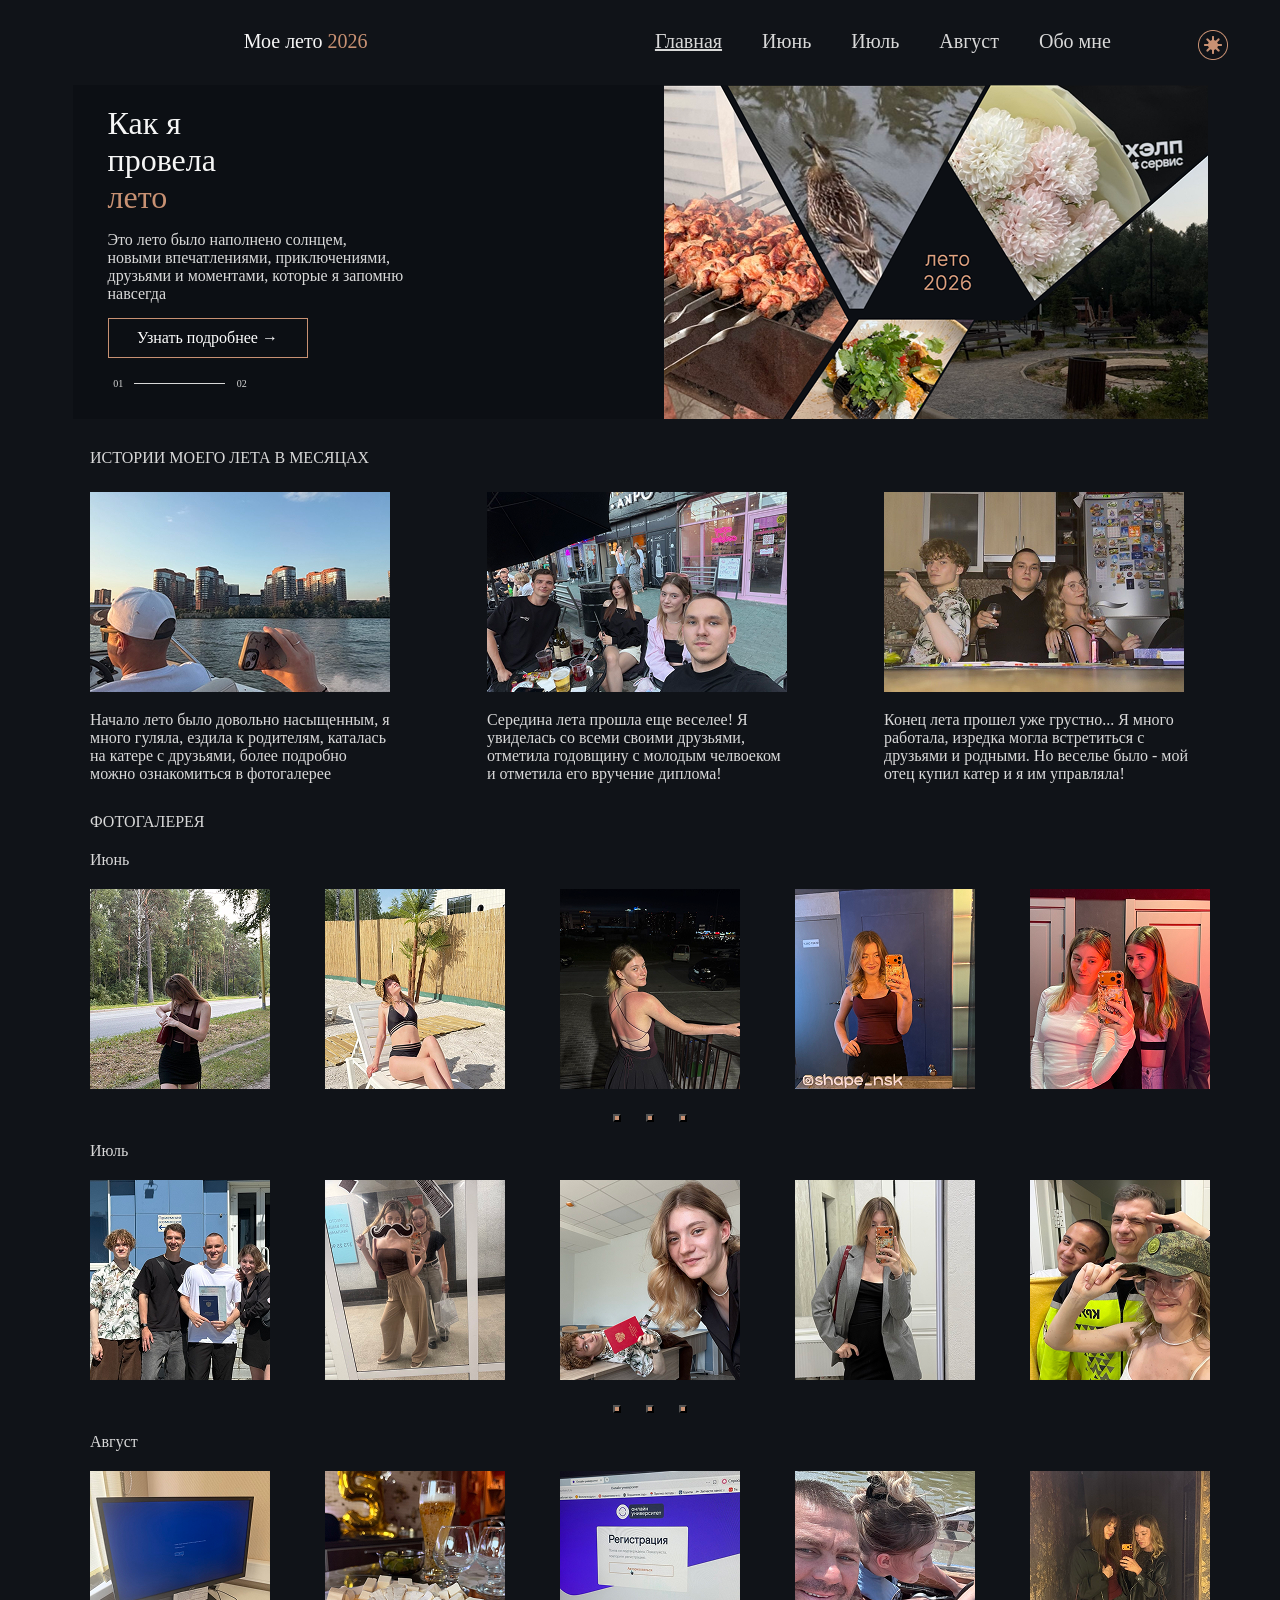
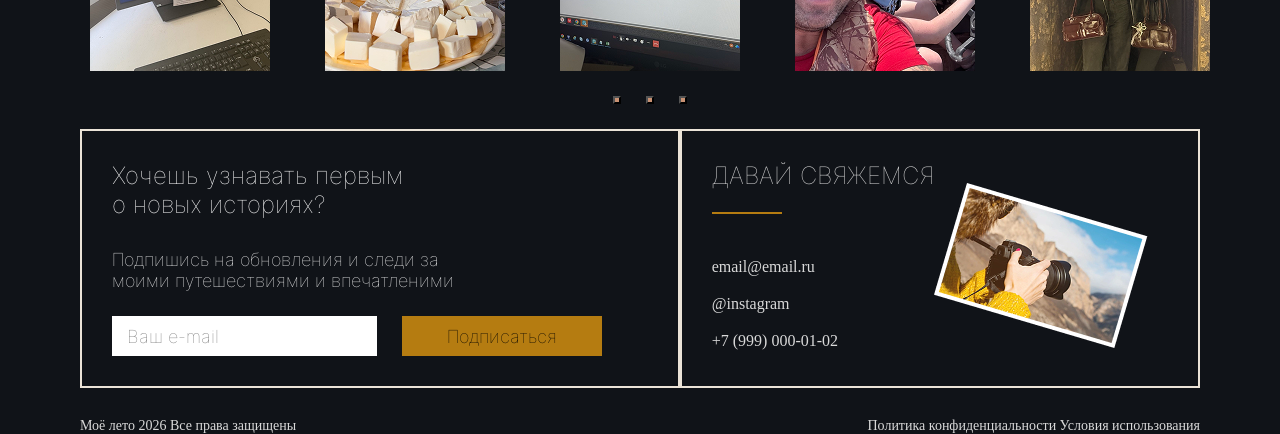
==== WebsiteDark.html @ b4fe8b5c "Начальный коммит" ====
<!DOCTYPE html>
<html lang="en">

<head>
    <meta charset="UTF-8">
    <meta name="viewport" content="width=device-width, initial-scale=1.0">
    <title>Лето 2026</title>
    <link rel="stylesheet" href="StyleDark.css">
</head>

<body>
    <header>
        <div class="MySummer"> Мое лето <span> 2026 </span> </div>
        <div class="Menu">
            <div class="Nav"><a href=""><u>Главная</u></a>
            <a href=""class="month-link" data-index="0">Июнь</a>
            <a href="" class="month-link" data-index="1">Июль</a>
            <a href=""  class="month-link" data-index="2">Август</a>
            <a href="">Обо мне</a>
        </div>
        </div>
        <div class="Topik"><a href="WebsiteLight.html"> <img src="sunny.png" alt=""></a></div>
    </header>
    <main>
        <div class="Main">
            <div class="Text">
                <div class="Title"> Как я провела <span> лето </span></div>
                <div class="MainText"> Это лето было наполнено солнцем,<br> новыми впечатлениями, приключениями,<br>
                    друзьями и моментами, которые я запомню <br>навсегда</div>
                <div class="MainButton"> <input class="ButtonLearn" type="button" value="Узнать подробнее →" onclick=""></div>
                <div class="MainLine"> 01 <img src="Line1.png" alt="" height="1px"> 02</div>
            </div>
            <div class="Collage">
                <img src="glavnaya.png" alt="" width="544px" height="334px">
            </div>
        </div>
        <div class="history">
            <div class="historymounth">ИСТОРИИ МОЕГО ЛЕТА В МЕСЯЦАХ </div>
            <div class="About">
                <div class="Story">
                    <img src="history1.png" alt="">
                    <div class="txt">
                        <p>Начало лето было довольно насыщенным,
                            я много гуляла, ездила к родителям,
                            каталась на катере с друзьями, более
                            подробно можно ознакомиться в фотогалерее</p>
                    </div>
                </div>
                <div class="Story">
                    <img src="history2.png" alt="">
                    <div class="txt">
                        <p>Середина лета прошла еще веселее! Я увиделась со всеми своими друзьями, отметила годовщину с
                            молодым челвоеком и отметила его вручение диплома!</p>
                    </div>
                </div>
                <div class="Story">
                    <img src="history3.png" alt="">
                    <div class="txt">
                        <p> Конец лета прошел уже грустно... Я много работала, изредка могла встретиться с друзьями и
                            родными. Но веселье было - мой отец купил катер и я им управляла!</p>
                    </div>
                </div>
            </div>
            <div class="historymounth">ФОТОГАЛЕРЕЯ </div>
            <div class="Slider">
                <div class="TitleMounth">Июнь</div>
                <div class="MounthSlider">
                    <div class="photo">
                        <img src="июнь1.png" alt="">
                        <img src="июнь 2.png" alt="">
                        <img src="июнь3.png" alt="">
                        <img src="июнь 4.png" alt="">
                        <img src="июнь5.png" alt="">
                        <img src="июнь6.png" alt="">
                        <img src="июнь7.png" alt="">
                    </div>
                    <div class="buttons">
                        <button class="square " data-slide="0"></button>
                        <button class="square" data-slide="1"></button>
                        <button class="square" data-slide="2"></button>
                    </div>
                </div>
            </div>
            <div class="Slider">
                <div class="TitleMounth">Июль</div>
                <div class="MounthSlider">
                    <div class="photo">
                        <img src="июль1.png"">
                        <img src=" июль2.png" alt="">
                        <img src="июль3.png" alt="">
                        <img src="июль4.png" alt="">
                        <img src="июль5.png" alt="">
                        <img src="июль6.png" alt="">
                        <img src="июль7.png" alt="">
                    </div>
                    <div class="buttons">
                        <button class="square " data-slide="0"></button>
                        <button class="square" data-slide="1"></button>
                        <button class="square" data-slide="2"></button>
                    </div>
                </div>
            </div>
            <div class="Slider">
                <div class="TitleMounth">Август</div>
                <div class="MounthSlider">
                    <div class="photo">
                        <img src="август1.png" alt="">
                        <img src="август.png" alt="">
                        <img src="август3.png" alt="">
                        <img src="август4.png" alt="">
                        <img src="август5.png" alt="">
                        <img src="август6.png" alt="">
                        <img src="август7.png" alt="">
                    </div>
                    <div class="buttons">
                        <button class="square " data-slide="0"></button>
                        <button class="square" data-slide="1"></button>
                        <button class="square" data-slide="2"></button>
                    </div>
                </div>
            </div>
        </div>
    </main>
    <footer>
        <div class="Feedback">
            <div class="FootText">
                <div class="FootTitle">Хочешь узнавать первым о новых историях? </div>
                <div class="EndText">Подпишись на обновления и следи за <br>
                    моими путешествиями и впечатленими</div>
                <div class="FootButton">
                    <form class="email-form">
                        <input type="email" placeholder="Ваш e-mail" required>
                    </form>
                    <button type="submit" class="podp">Подписаться </button>
                </div>
            </div>
            <div class="Connect">
                <div class="ConnectText">
                    <div class="ConnectTitle">ДАВАЙ СВЯЖЕМСЯ</div>
                    <div class="ConnectLine"><img src="Line 4.png" alt=""></div>
                    <div class="Mail">
                        email@email.ru <br>@instagram <br>+7 (999) 000-01-02
                    </div>
                </div>
                <div class="ConnectPhoto">
                    <img src="fotik.png" alt="">
                </div>
            </div>
        </div>
        <div class="foot">
            <div class="foot1">Моё лето 2026    Все права защищены</div>
            <div class="foot2"> Политика конфиденциальности     Условия использования</div>
        </div>
    </footer>
    <script src="js.js"></script>
</body>

</html>
---- StyleDark.css ----
@font-face {
    font-family: "Inter";
    src: url("fonts/Inter-Light.otf");
    font-family: "Inter-Light";
    src: url("fonts/Inter-ExtraLight.otf");
    font-family: "InterThin";
    src: url("fonts/Inter-Thin.otf");
}

* {
    margin: 0;
    padding: 0;
    font-family: "Inter";
    background-color: #101318;
}

a {
    text-decoration: none;
    color: #D9D9D9;
}

header {
    display: flex;
        justify-content: space-around;
    font-size: 20px;
    color: #181435;
    margin-top: 30px;
    width: 1072px;
    margin-left: 200px;
}

.MySummer span {
    color: #C89173;

}
.MySummer { color: #F6F6F6;}
.Title span {
    color: #C89173;
    background-color: #0C0F14;
}

.Menu {
    padding-left: 200px;
    display: flex;
    gap: 30px;

}

.Main {
    background-color: #0C0F14;
    width: 1135px;
    height: 334px;
    margin: auto;
    margin-top: 20px;
    display: flex;
    justify-content: space-between;
    align-items: flex-start;
}

.Title {
    background-color: #0C0F14;
    font-size: 32px;
    width: 140px;
    margin-top: 20px;
    color: #f6f6f6;
}

.MainText {
    background-color: #0C0F14;
    font-size: 16px;
    color: #D9D9D9;
    margin-top: 15px;
}
.Nav {
    display: flex;
    gap: 40px;
}

.ButtonLearn {
    background-color: #0C0F14;
    color: #FFFFFF;
    width: 200px;
    height: 40px;
    font-size: 16px;
    margin-top: 15px;
    border: 1px solid #C89173;
}

.MainButton {
    background-color:#0C0F14;
}

.Text {
    background-color: #0C0F14;
    padding-left: 35px;
}

.MainLine {
    background-color: #0C0F14;
    display: flex;
    align-items: center;
    justify-content: space-around;
    width: 145px;
    font-size: 10px;
    margin-top: 20px;
    color: #D9D9D9;

}
.history {
    width: 1100px;
    margin: auto;
}
.historymounth {
    margin-top: 30px;
    font-size: 16px;
    color: #D9D9D9;
}

.About { 
    margin-top: 25px;
    display: flex;
    justify-content: space-between;
}

.Story {
    width: 306px;
    font-size: 16px;

}

.txt {
    margin-top: 15px;
    color: #D9D9D9;
}

.TitleMounth {
    margin-top: 20px;
    margin-bottom: 20px;
    font-size: 16px;
    color: #D9D9D9;
}
.Slider {
    width: 1120px;
}

.photo {
    display: flex;
    gap: 55px;
    overflow-x: hidden;
    scroll-behavior: smooth;
}

.buttons {
    display: flex;
    justify-content: center;
    gap: 25px;
    margin-top: 25px;
}

.square {
    width: 8px;
    height: 8px;
    background: #C89173;
}

.Feedback {
    width: 1120px;
    margin: auto;
    display: flex;
    margin-top: 25px;
}

.FootText {
    border: 2px solid #EBE3D7;
    width: 600px;
    height: 255px;
}

.Connect {
   border: 2px solid #EBE3D7;
    width: 520px;
    height: 255px;
}

.FootTitle {
    font-size: 24px;
    margin-top: 30px;
    margin-left: 30px;
    background-color: #101318;
    color: white;
    width: 300px;
    line-height: 29px;
    height: 58px;
    font-family: "InterThin";
}
.EndText {
    font-size: 18px;
    background-color: #101318;
    color: white;
    font-family: "InterThin";
    margin-left: 30px;
    margin-top: 30px;
}


.email-form {
    padding-left: 30px;
    margin-top: 25px;
    background-color: #101318;
    border: none;
}

.email-form input {
    background-color: white;
    width: 250px;
    height: 40px;
    color: #878787;
    border: none;
    font-size: 18px;
    font-family: "InterThin";
    padding-left: 15px;
}

.podp {
    width: 200px;
    height: 40px;
    background-color: #B57C11;
    color: black;
    border: none;
    font-size: 18px;
    font-family: "InterThin";
    margin-top: 25px;
}

.FootButton {
    display: flex;
    background-color: #101318;
    gap: 25px;
}
.ConnectTitle {
    background-color: #101318;
    color: #D9D9D9;
    margin-top: 30px;
    margin-left: 30px;
    font-size: 24px;
    font-family: "InterThin";
}

.ConnectLine {
    margin-left: 30px;
    background-color: #101318;
    margin-top: 10px;
}

.ConnectText {
    background-color: #101318;
}
.ConnectPhoto {  background-color: #101318;margin-top: 52px; ;}

.Mail {
    background-color: #101318;
    font-size: 16px;
    line-height: 37px;
    letter-spacing: 7%;
    margin-left: 30px;
    margin-top: 30px;
    color: #D9D9D9;
}
img {background-color: transparent;}
.Connect {display: flex; }

.foot {
    width: 1120px;
    margin: auto;
    display: flex;
    justify-content: space-between;
    font-size: 14px;
    margin-top: 30px;
    color: #D9D9D9;
}


@media (max-width: 440px) {
    * {
        box-sizing: border-box;
    }

    html,
    body {
        
        max-width: 440px;
        overflow-x: hidden;
    }

    body {
        margin: 0;
    }

    img {
        max-width: 100%;
    }

    header {
        width: 400px;
        margin: auto;
        padding-top: 20px;
        display: flex;
        justify-content: space-between;
        align-items: center;
        font-size: 20px;
    }

    .MySummer {
        width: auto;
        font-size: 20px;
        white-space: nowrap;
    }
    .Menu {
        display: none;
    }
    .burger {
        width: 24px;
        display: flex;
        flex-direction: column;
        align-items: flex-end;
        gap: 5px;
    }

    .burger span {
        display: block;
        width: 22px;
        height: 2px;
        background-color: #C58A1A;
    }

    .Main {
        width: 400px;
        height: auto;
        margin: 20px;
        display: flex;
        flex-direction: column;
        align-items: stretch;
        justify-content: flex-start;
    }


    .Collage img {
        display: block;
        width: 400px;
        height: 230px;
    }

    .Text {
        order: 2;
        width: 400px;
        padding: 22px 20px 22px;
        
    }

    .Title {
        width: 400px;
        margin-top: 0;
        font-size: 30px;
    }


    .MainText {
        width: 100%;
        margin-top: 15px;
        font-size: 14px;
        line-height: 1.5;
    }

    .MainText br {
        display: none;
    }
    .MainButton {
        width: 100%;
    }

    .ButtonLearn {
        width: 350px;
        height: 40px;
        color: #D9D9D9;
        font-size: 14px;
         background-color: #101318;
    font-size: 16px;
    margin-top: 15px;
    border: 2px solid   #C89173;
    margin: auto;
    margin-top: 15px;
    border-radius: 5px
    }

    .MainLine {
       display: none;
    }

    .history {
        width: 390px;
        margin: auto;
    }

    .historymounth {
        width: 400px;
        margin-top: 30px;
        font-size: 14px;
        line-height: 1.3;
    }

    .About {
        width: 400px;
        margin-top: 20px;
        display: flex;
        flex-direction: column;
        gap: 22px;
    }

    .Story {
        width: 100%;
        display: flex;
        gap: 16px;
        align-items: center;
    }

    .Story img {
        width: 150px;
        height: 160px;
        border-radius: 6px;
        display: block;
        object-fit: cover;
    }

    .txt {
        width: 400px;
        margin-top: 0;
        font-size: 13px;
        line-height: 1.45;
    }

 .Slider {
        width: 400px;
    }

    .TitleMounth {
        margin-top: 20px;
        margin-bottom: 12px;
        font-size: 14px;
    }

    .slider {
        width: 400px;
        overflow: hidden;
    }

    .photo {
        width: 100%;
        display: flex;
        gap: 8px;
        overflow-x: hidden;
        scroll-behavior: smooth;
        flex-wrap: nowrap;
    }

    .photo img {
        width: 160px;
        height: 150px;
        object-fit: cover;
        display: block;
    }

    .buttons {
        width: 100%;
        display: flex;
        justify-content: center;
        gap: 18px;
        margin-top: 15px;
    }

    .square {
        width: 8px;
        height: 8px;
        padding: 0;
        border: none;
    }
    .FootText {
        width: 100%;
        background-color:  #1B1F25;
        height: 300px;
        border: none;
    }
    .FootButton {
        display: flex;
        flex-wrap: wrap;
        justify-content: space-around;
        align-content: center;
        background-color: #1B1F25;
        width: 440px;
        gap: 0;

    }
    .Connect {
        display: none;
    }

    .FootTitle {
        background-color: #1B1F25;
        color: #D9D9D9;
    }
    .EndText {
        background-color: #1B1F25;
        color: #D9D9D9;
    }
        .email-form {
    margin-top: 25px;
    background-color: #1B1F25;
    border: none;
    padding-left: 0;
    border-radius: 10px;
}

.email-form input {
    background-color:#1B1F25;
    width: 250px;
    height: 40px;
    color: #D9D9D9;
    border: 2px solid #D9D9D9;
    font-size: 18px;
    font-family: "InterThin";
   border-radius: 10px;

    }

    .foot {
        background-color: #101318;
        width: 400px;
        margin-top: px;
        padding-bottom: 22px;
        display: flex;
        flex-direction: column;
        justify-content: flex-start;
        gap: 7px;
        font-size: 11px;
        line-height: 1.4;
    }

    .foot1,
    .foot2 {
        background-color:  #101318;
        width: 100%;
    }
    .podp {
    width: 250px;
    height: 40px;
    background-color: #C89173;
    color: #1B1F25;
    border: none;
    font-size: 18px;
    font-family: "InterThin";
    margin-top: 15px;
       border-radius: 10px;
}

}
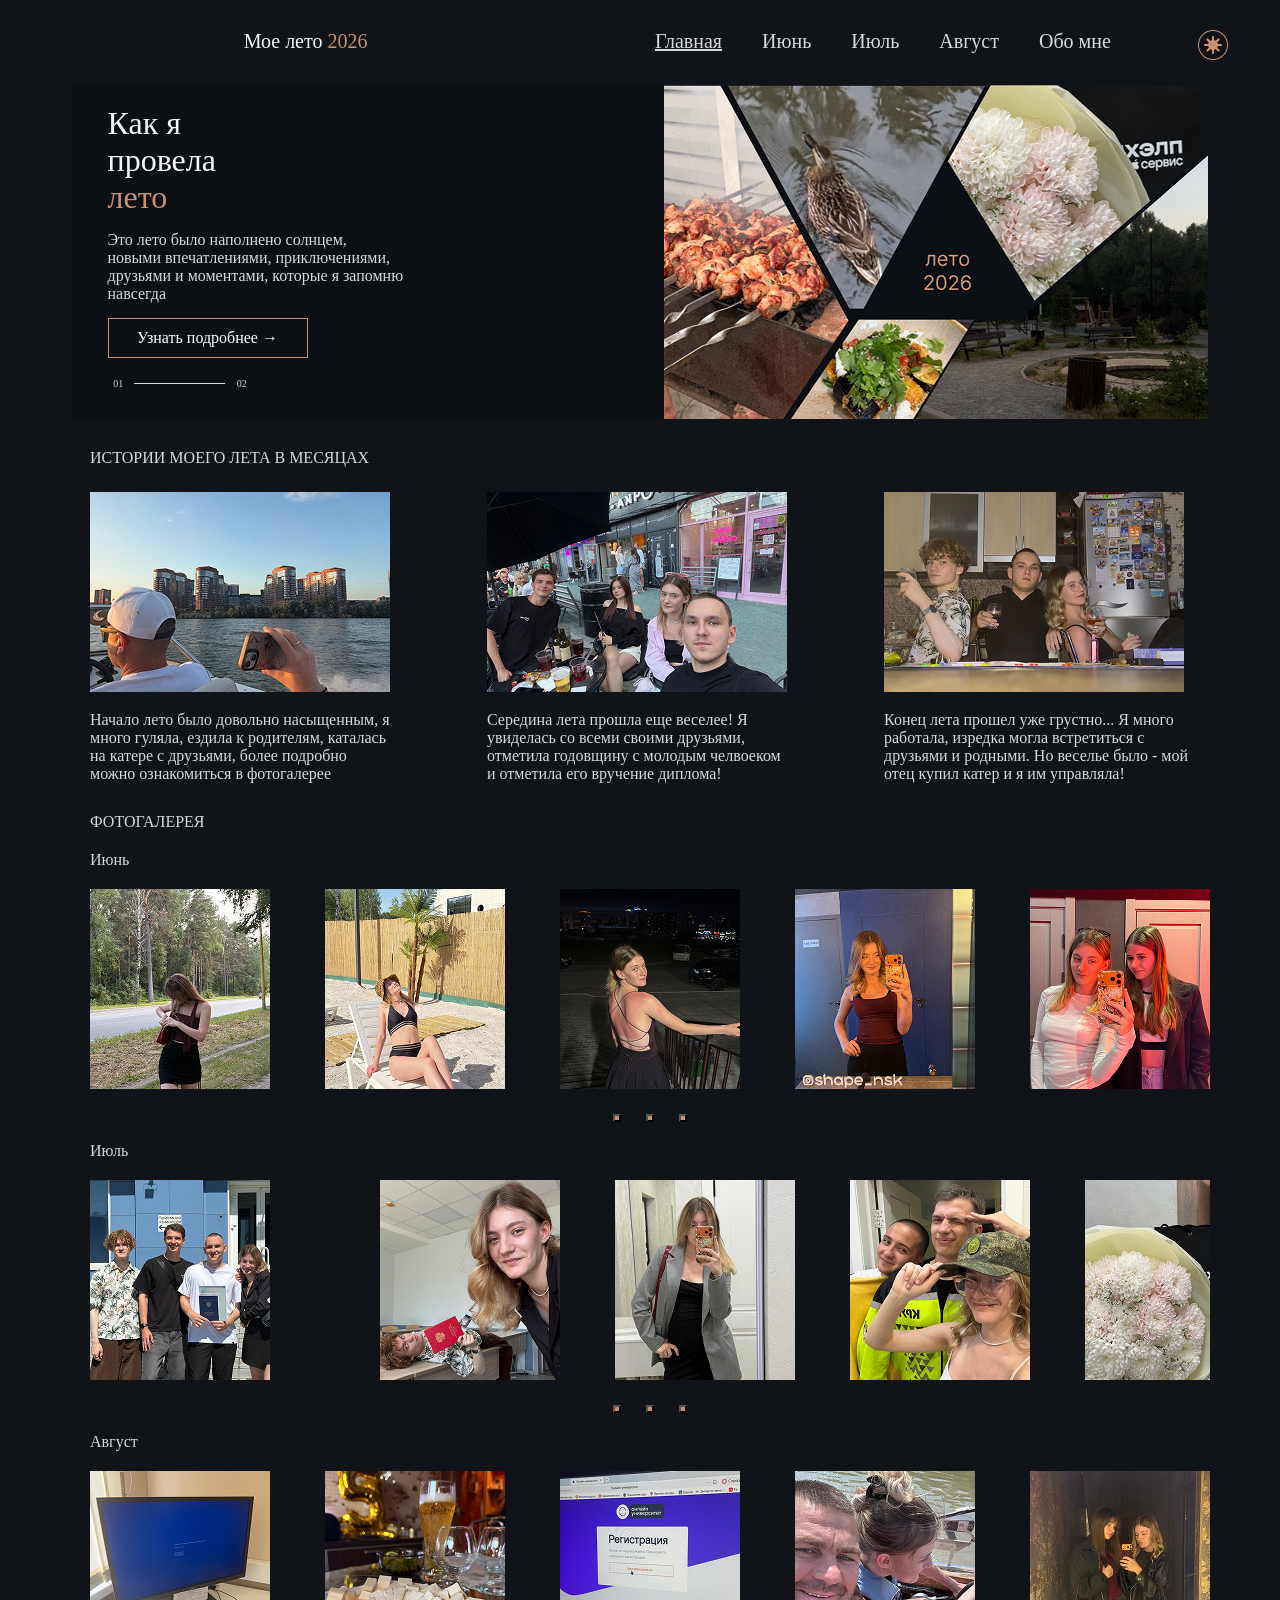
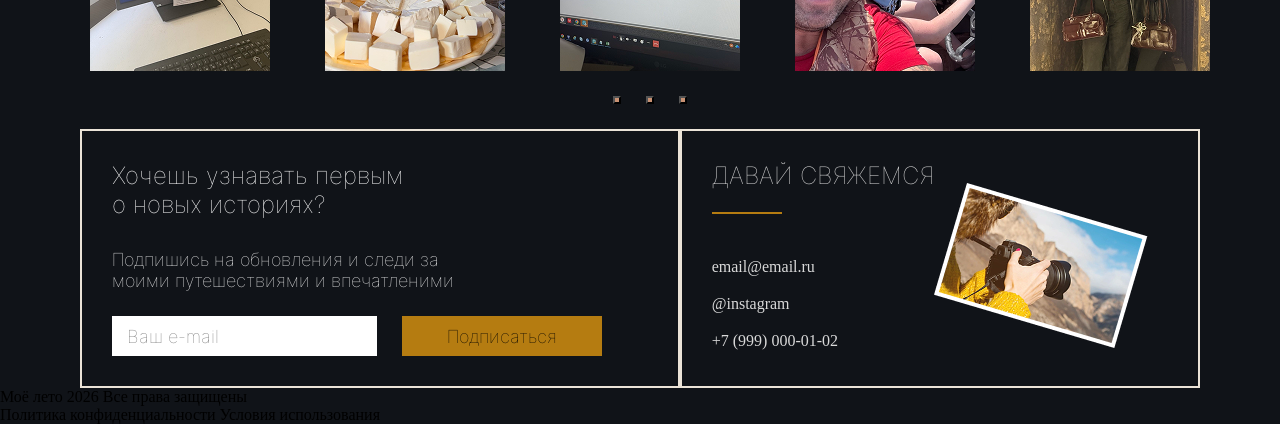
==== commit 1914808f: "Переименовала контейнеры и обновила JS" ====
--- a/WebsiteDark.html
+++ b/WebsiteDark.html
@@ -19,7 +19,7 @@
             <a href="">Обо мне</a>
         </div>
         </div>
-        <div class="Topik"><a href="WebsiteLight.html"> <img src="sunny.png" alt=""></a></div>
+        <div class="Topik"><a href="index.html"> <img src="photo/sunny.png" alt=""></a></div>
     </header>
     <main>
         <div class="Main">
@@ -28,18 +28,18 @@
                 <div class="MainText"> Это лето было наполнено солнцем,<br> новыми впечатлениями, приключениями,<br>
                     друзьями и моментами, которые я запомню <br>навсегда</div>
                 <div class="MainButton"> <input class="ButtonLearn" type="button" value="Узнать подробнее →" onclick=""></div>
-                <div class="MainLine"> 01 <img src="Line1.png" alt="" height="1px"> 02</div>
+                <div class="MainLine"> 01 <img src="photo/Line1.png" alt="" height="1px"> 02</div>
             </div>
             <div class="Collage">
-                <img src="glavnaya.png" alt="" width="544px" height="334px">
+                <img src="photo/glavnaya.png" alt="" width="544px" height="334px">
             </div>
         </div>
-        <div class="history">
-            <div class="historymounth">ИСТОРИИ МОЕГО ЛЕТА В МЕСЯЦАХ </div>
+        <div class="History">
+            <div class="HistoryMounth">ИСТОРИИ МОЕГО ЛЕТА В МЕСЯЦАХ </div>
             <div class="About">
                 <div class="Story">
-                    <img src="history1.png" alt="">
-                    <div class="txt">
+                    <img src="photo/history1.png" alt="">
+                    <div class="Txt">
                         <p>Начало лето было довольно насыщенным,
                             я много гуляла, ездила к родителям,
                             каталась на катере с друзьями, более
@@ -47,75 +47,75 @@
                     </div>
                 </div>
                 <div class="Story">
-                    <img src="history2.png" alt="">
-                    <div class="txt">
+                    <img src="photo/history2.png" alt="">
+                    <div class="Txt">
                         <p>Середина лета прошла еще веселее! Я увиделась со всеми своими друзьями, отметила годовщину с
                             молодым челвоеком и отметила его вручение диплома!</p>
                     </div>
                 </div>
                 <div class="Story">
-                    <img src="history3.png" alt="">
-                    <div class="txt">
+                    <img src="photo/history3.png" alt="">
+                    <div class="Txt">
                         <p> Конец лета прошел уже грустно... Я много работала, изредка могла встретиться с друзьями и
                             родными. Но веселье было - мой отец купил катер и я им управляла!</p>
                     </div>
                 </div>
             </div>
-            <div class="historymounth">ФОТОГАЛЕРЕЯ </div>
+            <div class="HistoryMounth">ФОТОГАЛЕРЕЯ </div>
             <div class="Slider">
                 <div class="TitleMounth">Июнь</div>
                 <div class="MounthSlider">
-                    <div class="photo">
-                        <img src="июнь1.png" alt="">
-                        <img src="июнь 2.png" alt="">
-                        <img src="июнь3.png" alt="">
-                        <img src="июнь 4.png" alt="">
-                        <img src="июнь5.png" alt="">
-                        <img src="июнь6.png" alt="">
-                        <img src="июнь7.png" alt="">
+                    <div class="Photo">
+                        <img src="photo/июнь1.png" alt="">
+                        <img src="photo/июнь 2.png" alt="">
+                        <img src="photo/июнь3.png" alt="">
+                        <img src="photo/июнь 4.png" alt="">
+                        <img src="photo/июнь5.png" alt="">
+                        <img src="photo/июнь6.png" alt="">
+                        <img src="photo/июнь7.png" alt="">
                     </div>
-                    <div class="buttons">
-                        <button class="square " data-slide="0"></button>
-                        <button class="square" data-slide="1"></button>
-                        <button class="square" data-slide="2"></button>
+                    <div class="Buttons">
+                        <button class="Square " data-slide="0"></button>
+                        <button class="Square" data-slide="1"></button>
+                        <button class="Square" data-slide="2"></button>
                     </div>
                 </div>
             </div>
             <div class="Slider">
                 <div class="TitleMounth">Июль</div>
                 <div class="MounthSlider">
-                    <div class="photo">
-                        <img src="июль1.png"">
-                        <img src=" июль2.png" alt="">
-                        <img src="июль3.png" alt="">
-                        <img src="июль4.png" alt="">
-                        <img src="июль5.png" alt="">
-                        <img src="июль6.png" alt="">
-                        <img src="июль7.png" alt="">
+                    <div class="Photo">
+                        <img src="photo/июль1.png"">
+                        <img src="photo/ июль2.png" alt="">
+                        <img src="photo/июль3.png" alt="">
+                        <img src="photo/июль4.png" alt="">
+                        <img src="photo/июль5.png" alt="">
+                        <img src="photo/июль6.png" alt="">
+                        <img src="photo/июль7.png" alt="">
                     </div>
-                    <div class="buttons">
-                        <button class="square " data-slide="0"></button>
-                        <button class="square" data-slide="1"></button>
-                        <button class="square" data-slide="2"></button>
+                    <div class="Buttons">
+                        <button class="Square " data-slide="0"></button>
+                        <button class="Square" data-slide="1"></button>
+                        <button class="Square" data-slide="2"></button>
                     </div>
                 </div>
             </div>
             <div class="Slider">
                 <div class="TitleMounth">Август</div>
                 <div class="MounthSlider">
-                    <div class="photo">
-                        <img src="август1.png" alt="">
-                        <img src="август.png" alt="">
-                        <img src="август3.png" alt="">
-                        <img src="август4.png" alt="">
-                        <img src="август5.png" alt="">
-                        <img src="август6.png" alt="">
-                        <img src="август7.png" alt="">
+                    <div class="Photo">
+                        <img src="photo/август1.png" alt="">
+                        <img src="photo/август.png" alt="">
+                        <img src="photo/август3.png" alt="">
+                        <img src="photo/август4.png" alt="">
+                        <img src="photo/август5.png" alt="">
+                        <img src="photo/август6.png" alt="">
+                        <img src="photo/август7.png" alt="">
                     </div>
-                    <div class="buttons">
-                        <button class="square " data-slide="0"></button>
-                        <button class="square" data-slide="1"></button>
-                        <button class="square" data-slide="2"></button>
+                    <div class="Buttons">
+                        <button class="Square " data-slide="0"></button>
+                        <button class="Square" data-slide="1"></button>
+                        <button class="Square" data-slide="2"></button>
                     </div>
                 </div>
             </div>
@@ -128,28 +128,28 @@
                 <div class="EndText">Подпишись на обновления и следи за <br>
                     моими путешествиями и впечатленими</div>
                 <div class="FootButton">
-                    <form class="email-form">
+                    <form class="EmailForm">
                         <input type="email" placeholder="Ваш e-mail" required>
                     </form>
-                    <button type="submit" class="podp">Подписаться </button>
+                    <button type="submit" class="Subscribe">Подписаться </button>
                 </div>
             </div>
             <div class="Connect">
                 <div class="ConnectText">
                     <div class="ConnectTitle">ДАВАЙ СВЯЖЕМСЯ</div>
-                    <div class="ConnectLine"><img src="Line 4.png" alt=""></div>
+                    <div class="ConnectLine"><img src="photo/Line 4.png" alt=""></div>
                     <div class="Mail">
                         email@email.ru <br>@instagram <br>+7 (999) 000-01-02
                     </div>
                 </div>
                 <div class="ConnectPhoto">
-                    <img src="fotik.png" alt="">
+                    <img src="photo/fotik.png" alt="">
                 </div>
             </div>
         </div>
-        <div class="foot">
-            <div class="foot1">Моё лето 2026    Все права защищены</div>
-            <div class="foot2"> Политика конфиденциальности     Условия использования</div>
+        <div class="Foot">
+            <div class="Foot1">Моё лето 2026    Все права защищены</div>
+            <div class="Foot2"> Политика конфиденциальности     Условия использования</div>
         </div>
     </footer>
     <script src="js.js"></script>
--- a/StyleDark.css
+++ b/StyleDark.css
@@ -106,11 +106,11 @@
     color: #D9D9D9;
 
 }
-.history {
+.History {
     width: 1100px;
     margin: auto;
 }
-.historymounth {
+.HistoryMounth {
     margin-top: 30px;
     font-size: 16px;
     color: #D9D9D9;
@@ -128,7 +128,7 @@
 
 }
 
-.txt {
+.Txt {
     margin-top: 15px;
     color: #D9D9D9;
 }
@@ -143,21 +143,21 @@
     width: 1120px;
 }
 
-.photo {
+.Photo {
     display: flex;
     gap: 55px;
     overflow-x: hidden;
     scroll-behavior: smooth;
 }
 
-.buttons {
+.Buttons {
     display: flex;
     justify-content: center;
     gap: 25px;
     margin-top: 25px;
 }
 
-.square {
+.Square {
     width: 8px;
     height: 8px;
     background: #C89173;
@@ -203,14 +203,14 @@
 }
 
 
-.email-form {
+.EmailForm {
     padding-left: 30px;
     margin-top: 25px;
     background-color: #101318;
     border: none;
 }
 
-.email-form input {
+.EmailForm input {
     background-color: white;
     width: 250px;
     height: 40px;
@@ -221,7 +221,7 @@
     padding-left: 15px;
 }
 
-.podp {
+.Subscribe {
     width: 200px;
     height: 40px;
     background-color: #B57C11;
@@ -318,20 +318,7 @@
     .Menu {
         display: none;
     }
-    .burger {
-        width: 24px;
-        display: flex;
-        flex-direction: column;
-        align-items: flex-end;
-        gap: 5px;
-    }
-
-    .burger span {
-        display: block;
-        width: 22px;
-        height: 2px;
-        background-color: #C58A1A;
-    }
+   
 
     .Main {
         width: 400px;
@@ -396,12 +383,12 @@
        display: none;
     }
 
-    .history {
+    .History {
         width: 390px;
         margin: auto;
     }
 
-    .historymounth {
+    .HistoryMounth {
         width: 400px;
         margin-top: 30px;
         font-size: 14px;
@@ -431,7 +418,7 @@
         object-fit: cover;
     }
 
-    .txt {
+    .Txt {
         width: 400px;
         margin-top: 0;
         font-size: 13px;
@@ -448,12 +435,12 @@
         font-size: 14px;
     }
 
-    .slider {
+    .Slider {
         width: 400px;
         overflow: hidden;
     }
 
-    .photo {
+    .Photo {
         width: 100%;
         display: flex;
         gap: 8px;
@@ -462,14 +449,14 @@
         flex-wrap: nowrap;
     }
 
-    .photo img {
+    .Photo img {
         width: 160px;
         height: 150px;
         object-fit: cover;
         display: block;
     }
 
-    .buttons {
+    .Buttons {
         width: 100%;
         display: flex;
         justify-content: center;
@@ -477,7 +464,7 @@
         margin-top: 15px;
     }
 
-    .square {
+    .Square {
         width: 8px;
         height: 8px;
         padding: 0;
@@ -511,7 +498,7 @@
         background-color: #1B1F25;
         color: #D9D9D9;
     }
-        .email-form {
+        .EmailForm {
     margin-top: 25px;
     background-color: #1B1F25;
     border: none;
@@ -519,7 +506,7 @@
     border-radius: 10px;
 }
 
-.email-form input {
+.EmailForm input {
     background-color:#1B1F25;
     width: 250px;
     height: 40px;
@@ -531,7 +518,7 @@
 
     }
 
-    .foot {
+    .Foot {
         background-color: #101318;
         width: 400px;
         margin-top: px;
@@ -544,12 +531,12 @@
         line-height: 1.4;
     }
 
-    .foot1,
-    .foot2 {
+    .Foot1,
+    .Foot2 {
         background-color:  #101318;
         width: 100%;
     }
-    .podp {
+    .Subscribe {
     width: 250px;
     height: 40px;
     background-color: #C89173;
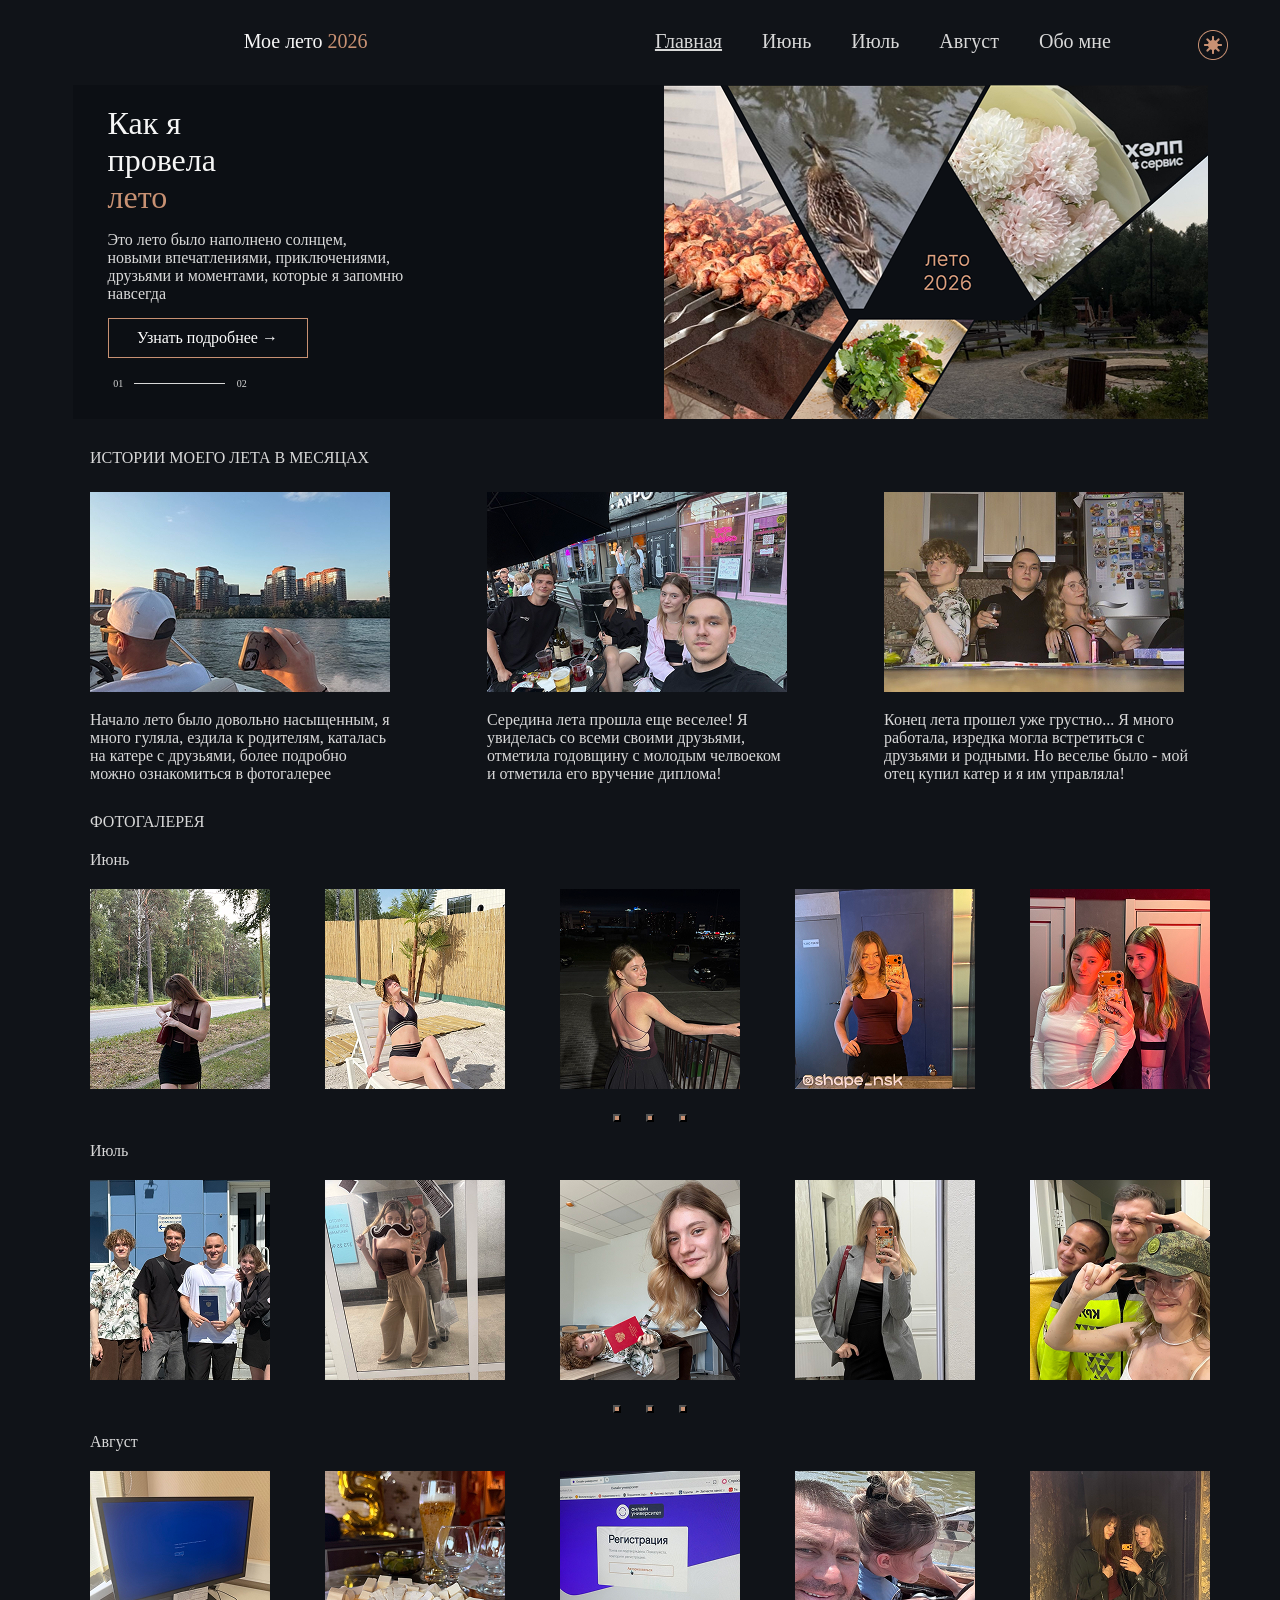
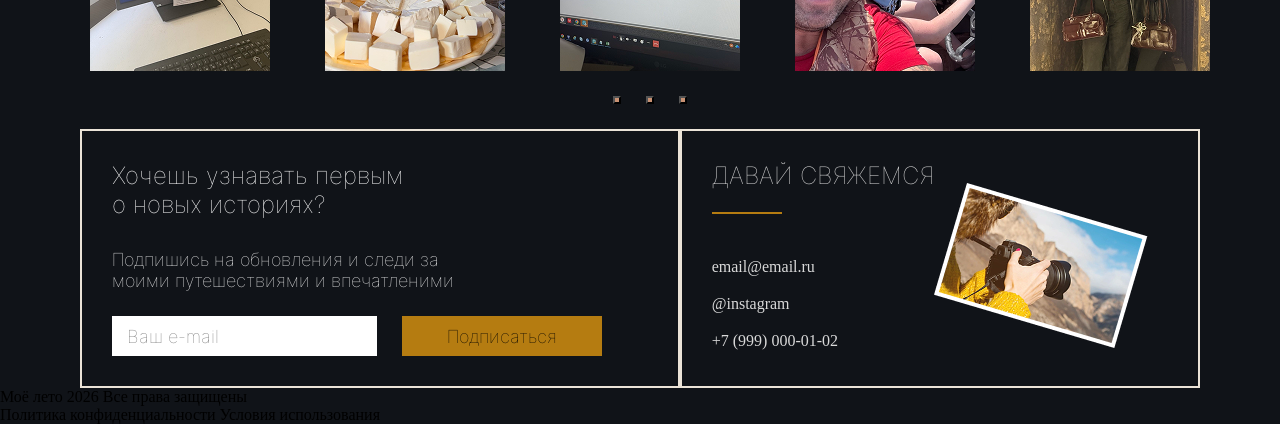
==== commit da8d3bd3: "Исправление ошибок в консоли" ====
--- a/WebsiteDark.html
+++ b/WebsiteDark.html
@@ -19,7 +19,7 @@
             <a href="">Обо мне</a>
         </div>
         </div>
-        <div class="Topik"><a href="index.html"> <img src="photo/sunny.png" alt=""></a></div>
+        <div class="Topik"><a href="index.html"> <img src="photo/sunny.png" alt="Светлая тема"></a></div>
     </header>
     <main>
         <div class="Main">
@@ -28,17 +28,17 @@
                 <div class="MainText"> Это лето было наполнено солнцем,<br> новыми впечатлениями, приключениями,<br>
                     друзьями и моментами, которые я запомню <br>навсегда</div>
                 <div class="MainButton"> <input class="ButtonLearn" type="button" value="Узнать подробнее →" onclick=""></div>
-                <div class="MainLine"> 01 <img src="photo/Line1.png" alt="" height="1px"> 02</div>
+                <div class="MainLine"> 01 <img src="photo/Line1.png" alt="Линия" height="1px"> 02</div>
             </div>
             <div class="Collage">
-                <img src="photo/glavnaya.png" alt="" width="544px" height="334px">
+                <img src="photo/glavnaya.png" alt="Коллаж" width="544px" height="334px">
             </div>
         </div>
         <div class="History">
             <div class="HistoryMounth">ИСТОРИИ МОЕГО ЛЕТА В МЕСЯЦАХ </div>
             <div class="About">
                 <div class="Story">
-                    <img src="photo/history1.png" alt="">
+                    <img src="photo/history1.png" alt="Фото об истории">
                     <div class="Txt">
                         <p>Начало лето было довольно насыщенным,
                             я много гуляла, ездила к родителям,
@@ -47,14 +47,14 @@
                     </div>
                 </div>
                 <div class="Story">
-                    <img src="photo/history2.png" alt="">
+                    <img src="photo/history2.png" alt="Фото об истории">
                     <div class="Txt">
                         <p>Середина лета прошла еще веселее! Я увиделась со всеми своими друзьями, отметила годовщину с
                             молодым челвоеком и отметила его вручение диплома!</p>
                     </div>
                 </div>
                 <div class="Story">
-                    <img src="photo/history3.png" alt="">
+                    <img src="photo/history3.png" alt="Фото об истории">
                     <div class="Txt">
                         <p> Конец лета прошел уже грустно... Я много работала, изредка могла встретиться с друзьями и
                             родными. Но веселье было - мой отец купил катер и я им управляла!</p>
@@ -66,13 +66,13 @@
                 <div class="TitleMounth">Июнь</div>
                 <div class="MounthSlider">
                     <div class="Photo">
-                        <img src="photo/июнь1.png" alt="">
-                        <img src="photo/июнь 2.png" alt="">
-                        <img src="photo/июнь3.png" alt="">
-                        <img src="photo/июнь 4.png" alt="">
-                        <img src="photo/июнь5.png" alt="">
-                        <img src="photo/июнь6.png" alt="">
-                        <img src="photo/июнь7.png" alt="">
+                        <img src="photo/июнь1.png" alt="Фото про июнь">
+                        <img src="photo/июнь 2.png" alt="Фото про июнь">
+                        <img src="photo/июнь3.png" alt="Фото про июнь">
+                        <img src="photo/июнь 4.png" alt="Фото про июнь">
+                        <img src="photo/июнь5.png" alt="Фото про июнь">
+                        <img src="photo/июнь6.png" alt="Фото про июнь">
+                        <img src="photo/июнь7.png" alt="Фото про июнь">
                     </div>
                     <div class="Buttons">
                         <button class="Square " data-slide="0"></button>
@@ -85,13 +85,13 @@
                 <div class="TitleMounth">Июль</div>
                 <div class="MounthSlider">
                     <div class="Photo">
-                        <img src="photo/июль1.png"">
-                        <img src="photo/ июль2.png" alt="">
-                        <img src="photo/июль3.png" alt="">
-                        <img src="photo/июль4.png" alt="">
-                        <img src="photo/июль5.png" alt="">
-                        <img src="photo/июль6.png" alt="">
-                        <img src="photo/июль7.png" alt="">
+                        <img src="photo/июль1.png"alt="Фото про июль">
+                        <img src="photo/июль2.png" alt="Фото про июль">
+                        <img src="photo/июль3.png" alt="Фото про июль">
+                        <img src="photo/июль4.png" alt="Фото про июль">
+                        <img src="photo/июль5.png" alt="Фото про июль">
+                        <img src="photo/июль6.png" alt="Фото про июль">
+                        <img src="photo/июль7.png" alt="Фото про июль">
                     </div>
                     <div class="Buttons">
                         <button class="Square " data-slide="0"></button>
@@ -104,13 +104,12 @@
                 <div class="TitleMounth">Август</div>
                 <div class="MounthSlider">
                     <div class="Photo">
-                        <img src="photo/август1.png" alt="">
-                        <img src="photo/август.png" alt="">
-                        <img src="photo/август3.png" alt="">
-                        <img src="photo/август4.png" alt="">
-                        <img src="photo/август5.png" alt="">
-                        <img src="photo/август6.png" alt="">
-                        <img src="photo/август7.png" alt="">
+                        <img src="photo/август1.png" alt="Фото про август">
+                        <img src="photo/август.png" alt="Фото про август">
+                        <img src="photo/август3.png" alt="Фото про август">
+                        <img src="photo/август4.png" alt="Фото про август">
+                        <img src="photo/август5.png" alt="Фото про август">
+
                     </div>
                     <div class="Buttons">
                         <button class="Square " data-slide="0"></button>
@@ -137,13 +136,13 @@
             <div class="Connect">
                 <div class="ConnectText">
                     <div class="ConnectTitle">ДАВАЙ СВЯЖЕМСЯ</div>
-                    <div class="ConnectLine"><img src="photo/Line 4.png" alt=""></div>
+                    <div class="ConnectLine"><img src="photo/Line 4.png" alt="Линия"></div>
                     <div class="Mail">
                         email@email.ru <br>@instagram <br>+7 (999) 000-01-02
                     </div>
                 </div>
                 <div class="ConnectPhoto">
-                    <img src="photo/fotik.png" alt="">
+                    <img src="photo/fotik.png" alt="Фотоаппарат">
                 </div>
             </div>
         </div>
--- a/StyleDark.css
+++ b/StyleDark.css
@@ -261,7 +261,6 @@
     background-color: #101318;
     font-size: 16px;
     line-height: 37px;
-    letter-spacing: 7%;
     margin-left: 30px;
     margin-top: 30px;
     color: #D9D9D9;
@@ -296,9 +295,6 @@
         margin: 0;
     }
 
-    img {
-        max-width: 100%;
-    }
 
     header {
         width: 400px;
@@ -352,7 +348,6 @@
 
 
     .MainText {
-        width: 100%;
         margin-top: 15px;
         font-size: 14px;
         line-height: 1.5;
@@ -361,9 +356,7 @@
     .MainText br {
         display: none;
     }
-    .MainButton {
-        width: 100%;
-    }
+
 
     .ButtonLearn {
         width: 350px;
@@ -404,7 +397,7 @@
     }
 
     .Story {
-        width: 100%;
+        width: 400px;
         display: flex;
         gap: 16px;
         align-items: center;
@@ -441,7 +434,6 @@
     }
 
     .Photo {
-        width: 100%;
         display: flex;
         gap: 8px;
         overflow-x: hidden;
@@ -457,7 +449,6 @@
     }
 
     .Buttons {
-        width: 100%;
         display: flex;
         justify-content: center;
         gap: 18px;
@@ -471,7 +462,6 @@
         border: none;
     }
     .FootText {
-        width: 100%;
         background-color:  #1B1F25;
         height: 300px;
         border: none;
@@ -534,7 +524,6 @@
     .Foot1,
     .Foot2 {
         background-color:  #101318;
-        width: 100%;
     }
     .Subscribe {
     width: 250px;
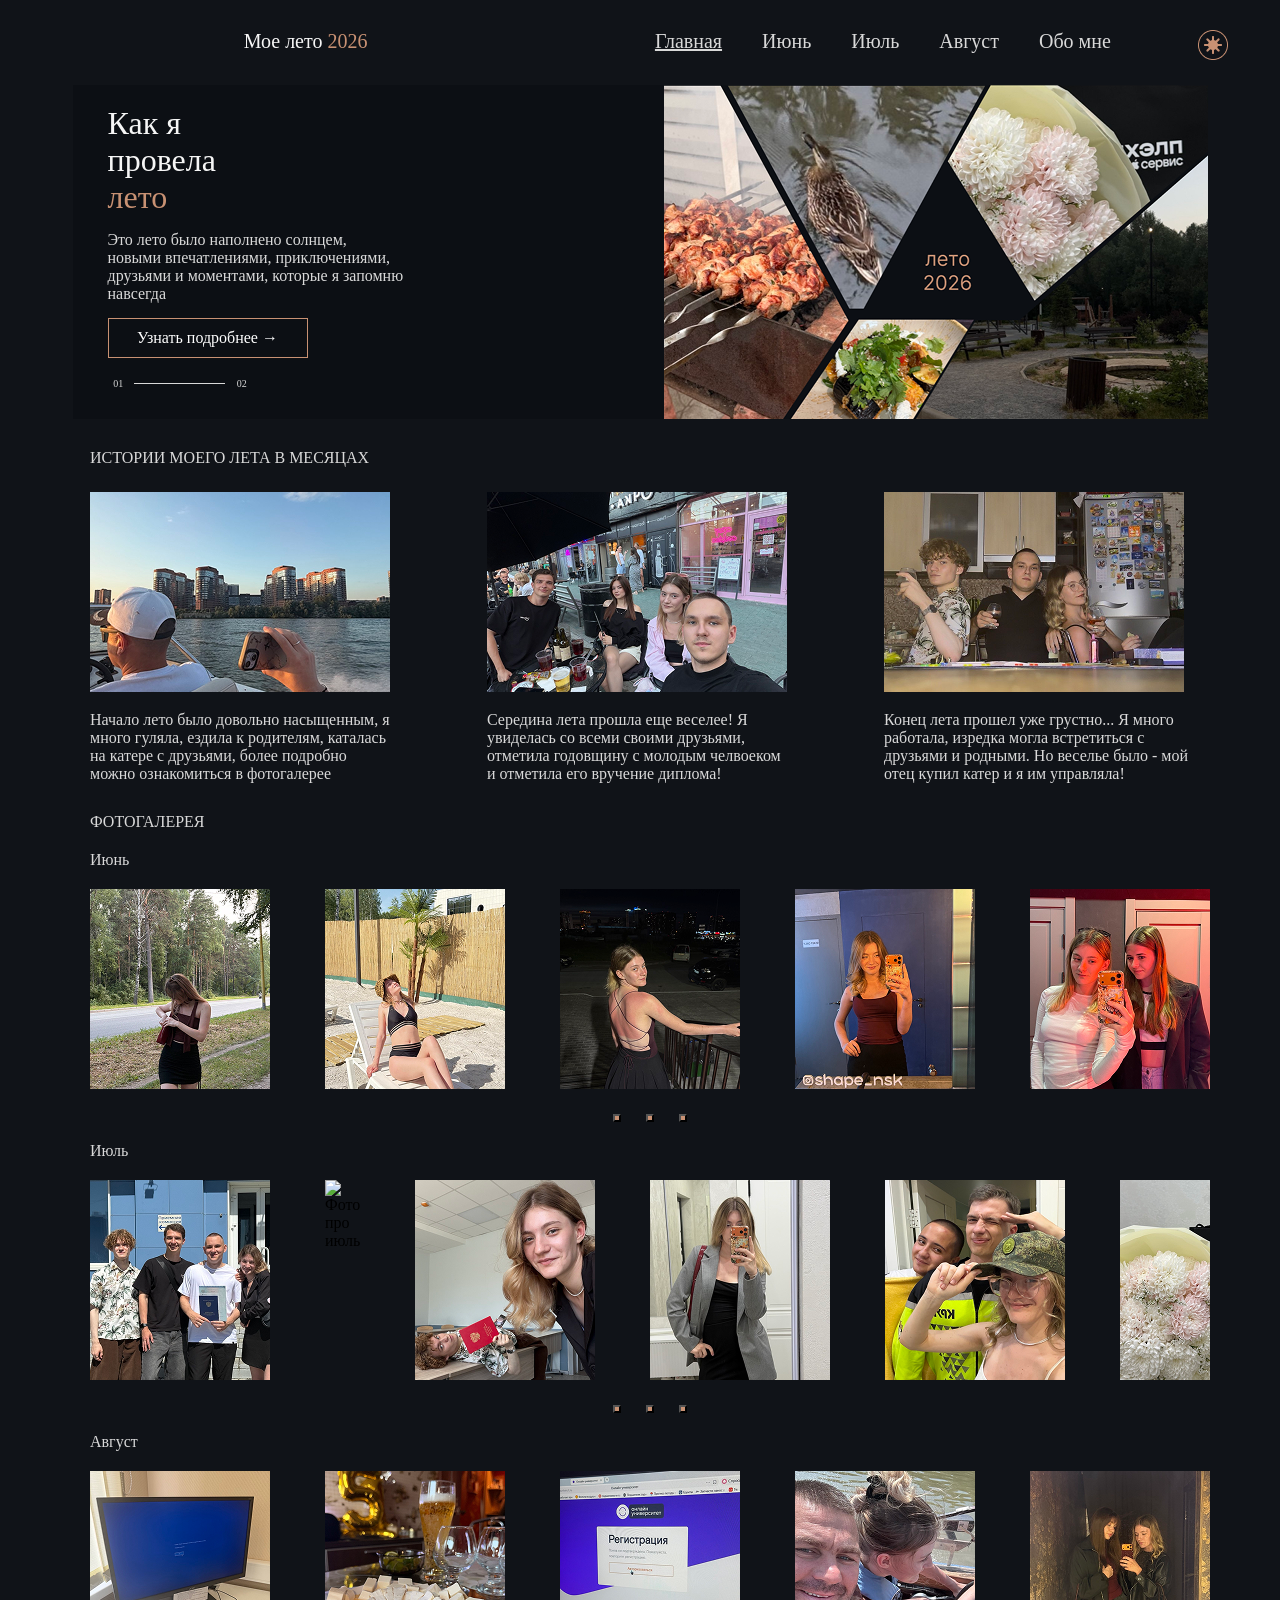
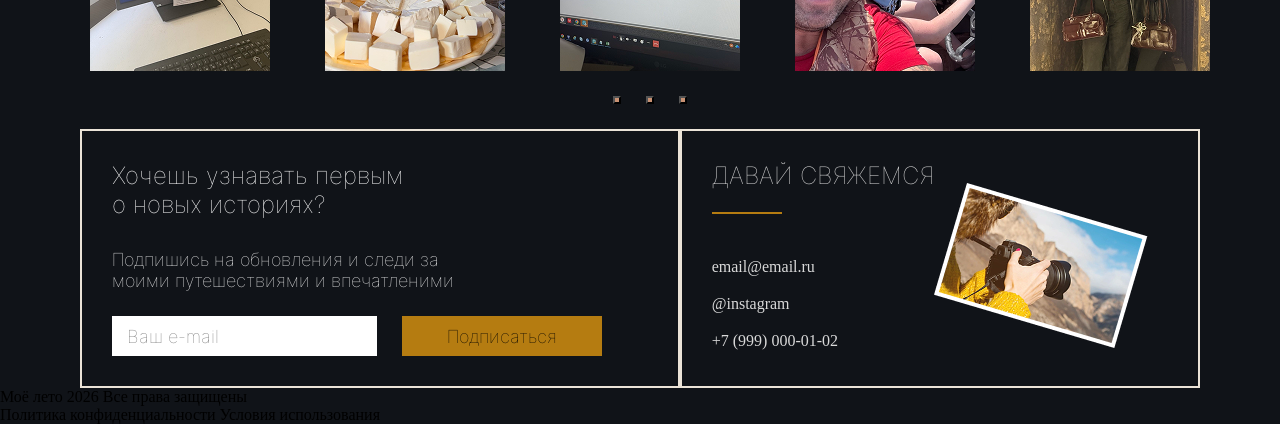
==== commit 3dc9139c: "Исправление ошибок с фотографиями" ====
--- a/WebsiteDark.html
+++ b/WebsiteDark.html
@@ -86,7 +86,7 @@
                 <div class="MounthSlider">
                     <div class="Photo">
                         <img src="photo/июль1.png"alt="Фото про июль">
-                        <img src="photo/июль2.png" alt="Фото про июль">
+                        <img src="photo/пшиюль2.png" alt="Фото про июль">
                         <img src="photo/июль3.png" alt="Фото про июль">
                         <img src="photo/июль4.png" alt="Фото про июль">
                         <img src="photo/июль5.png" alt="Фото про июль">
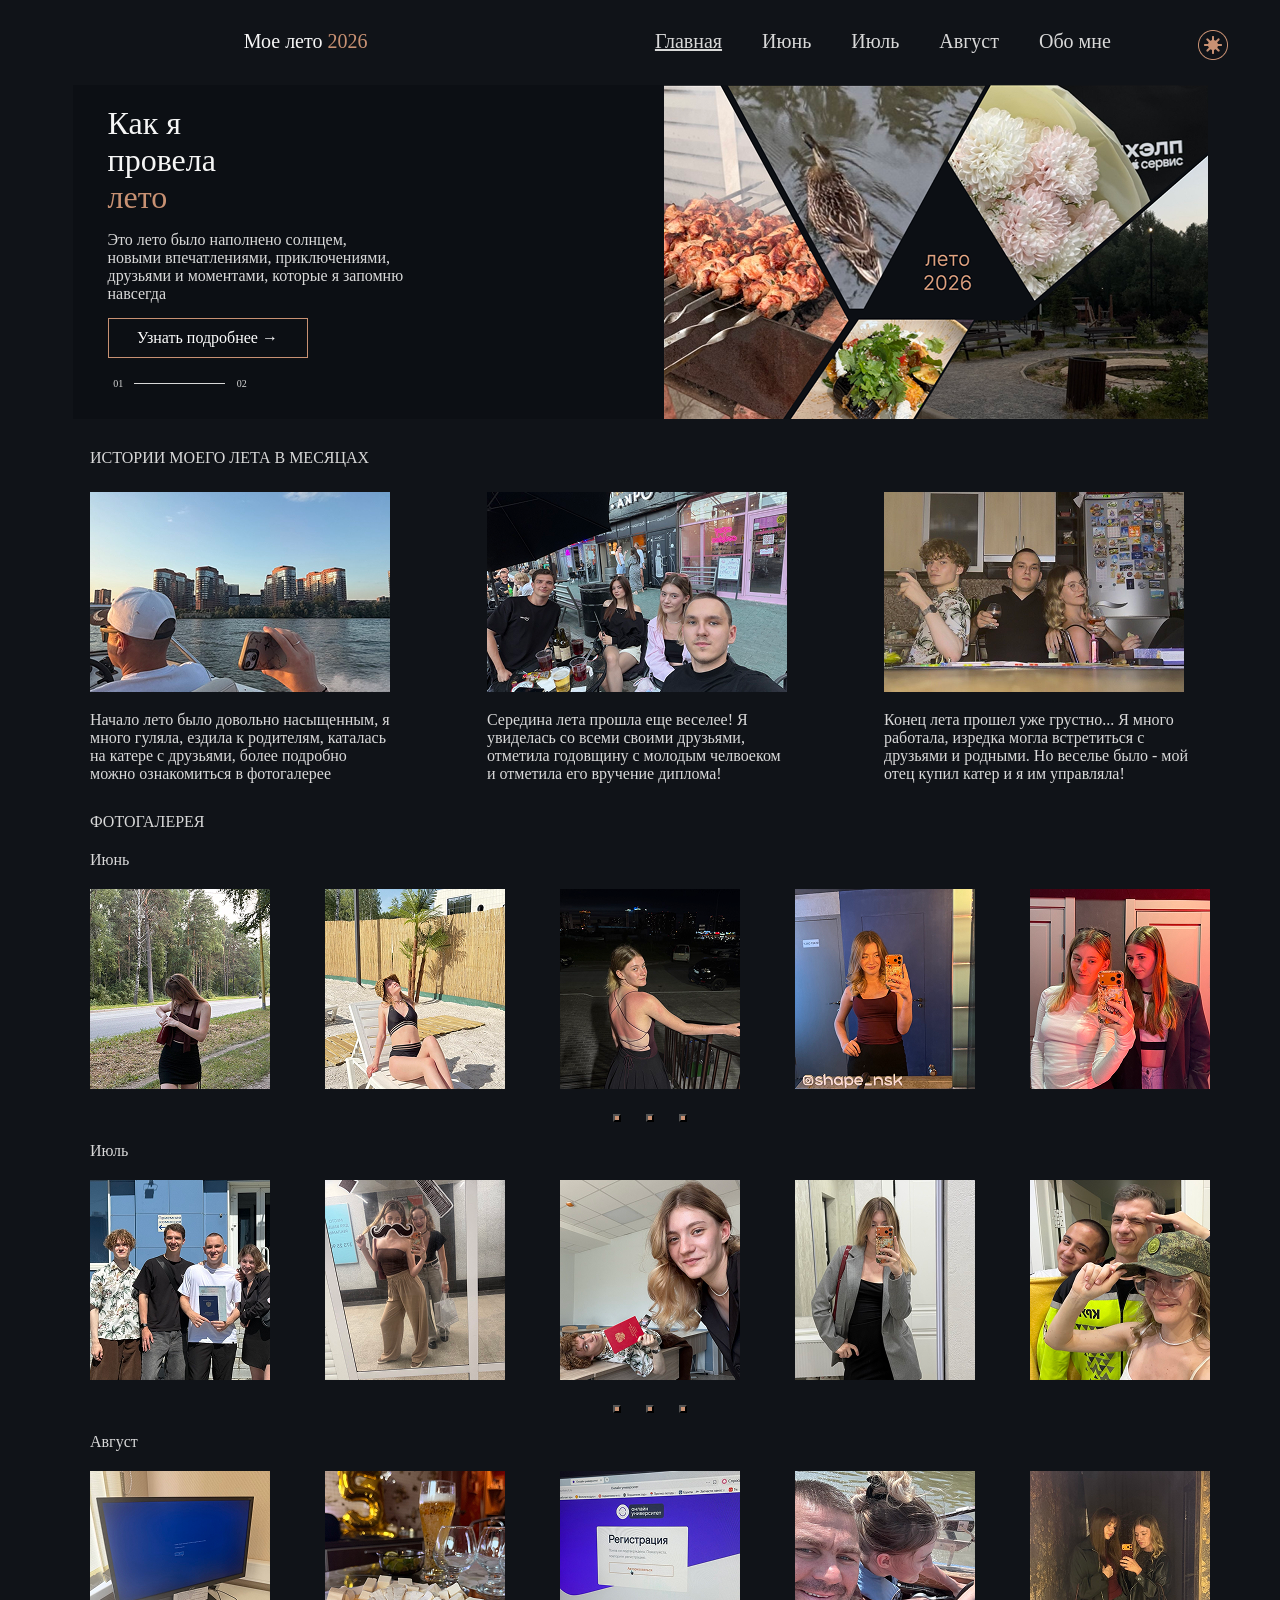
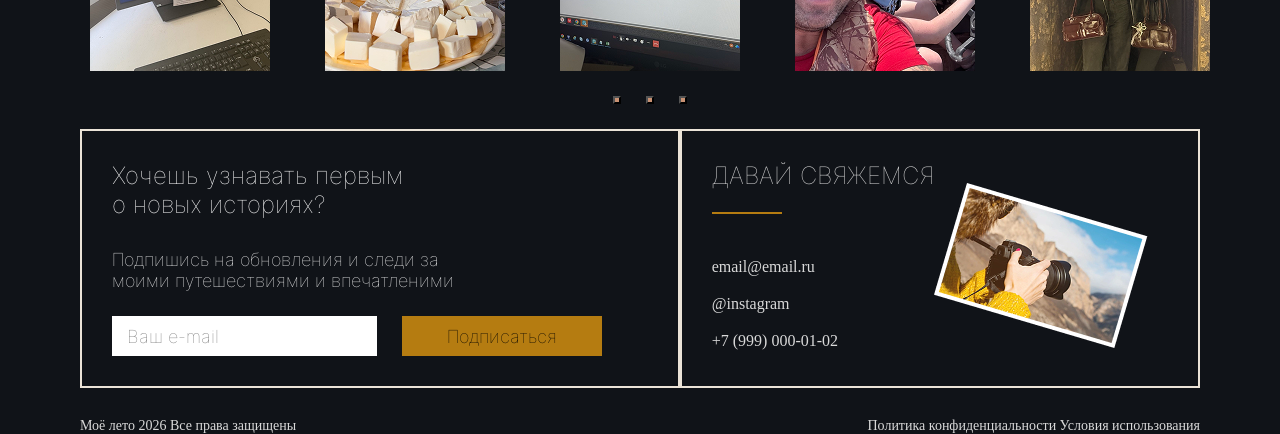
==== commit 42c26aec: "Редактирование ппо БЭМу" ====
--- a/WebsiteDark.html
+++ b/WebsiteDark.html
@@ -9,63 +9,63 @@
 </head>
 
 <body>
-    <header>
-        <div class="MySummer"> Мое лето <span> 2026 </span> </div>
-        <div class="Menu">
-            <div class="Nav"><a href=""><u>Главная</u></a>
-            <a href=""class="month-link" data-index="0">Июнь</a>
-            <a href="" class="month-link" data-index="1">Июль</a>
-            <a href=""  class="month-link" data-index="2">Август</a>
+    <header class="site-header">
+        <div class="site-header__brand"> Мое лето <span> 2026 </span> </div>
+        <div class="site-header__menu">
+            <div class="site-header__nav"><a href=""><u>Главная</u></a>
+            <a href=""class="site-header__month-link" data-index="0">Июнь</a>
+            <a href="" class="site-header__month-link" data-index="1">Июль</a>
+            <a href=""  class="site-header__month-link" data-index="2">Август</a>
             <a href="">Обо мне</a>
         </div>
         </div>
-        <div class="Topik"><a href="index.html"> <img src="photo/sunny.png" alt="Светлая тема"></a></div>
+        <div class="site-header__theme"><a href="index.html"> <img src="photo/sunny.png" alt="Светлая тема"></a></div>
     </header>
     <main>
-        <div class="Main">
-            <div class="Text">
-                <div class="Title"> Как я провела <span> лето </span></div>
-                <div class="MainText"> Это лето было наполнено солнцем,<br> новыми впечатлениями, приключениями,<br>
+        <div class="hero">
+            <div class="hero__content">
+                <div class="hero__title"> Как я провела <span> лето </span></div>
+                <div class="hero__text"> Это лето было наполнено солнцем,<br> новыми впечатлениями, приключениями,<br>
                     друзьями и моментами, которые я запомню <br>навсегда</div>
-                <div class="MainButton"> <input class="ButtonLearn" type="button" value="Узнать подробнее →" onclick=""></div>
-                <div class="MainLine"> 01 <img src="photo/Line1.png" alt="Линия" height="1px"> 02</div>
+                <div class="hero__button-wrapper"> <input class="hero__button" type="button" value="Узнать подробнее →" onclick=""></div>
+                <div class="hero__line"> 01 <img src="photo/Line1.png" alt="Линия" height="1px"> 02</div>
             </div>
-            <div class="Collage">
+            <div class="hero__collage">
                 <img src="photo/glavnaya.png" alt="Коллаж" width="544px" height="334px">
             </div>
         </div>
-        <div class="History">
-            <div class="HistoryMounth">ИСТОРИИ МОЕГО ЛЕТА В МЕСЯЦАХ </div>
-            <div class="About">
-                <div class="Story">
+        <div class="history">
+            <div class="history__title">ИСТОРИИ МОЕГО ЛЕТА В МЕСЯЦАХ </div>
+            <div class="history__about">
+                <div class="history__story">
                     <img src="photo/history1.png" alt="Фото об истории">
-                    <div class="Txt">
+                    <div class="history__text">
                         <p>Начало лето было довольно насыщенным,
                             я много гуляла, ездила к родителям,
                             каталась на катере с друзьями, более
                             подробно можно ознакомиться в фотогалерее</p>
                     </div>
                 </div>
-                <div class="Story">
+                <div class="history__story">
                     <img src="photo/history2.png" alt="Фото об истории">
-                    <div class="Txt">
+                    <div class="history__text">
                         <p>Середина лета прошла еще веселее! Я увиделась со всеми своими друзьями, отметила годовщину с
                             молодым челвоеком и отметила его вручение диплома!</p>
                     </div>
                 </div>
-                <div class="Story">
+                <div class="history__story">
                     <img src="photo/history3.png" alt="Фото об истории">
-                    <div class="Txt">
+                    <div class="history__text">
                         <p> Конец лета прошел уже грустно... Я много работала, изредка могла встретиться с друзьями и
                             родными. Но веселье было - мой отец купил катер и я им управляла!</p>
                     </div>
                 </div>
             </div>
-            <div class="HistoryMounth">ФОТОГАЛЕРЕЯ </div>
-            <div class="Slider">
-                <div class="TitleMounth">Июнь</div>
-                <div class="MounthSlider">
-                    <div class="Photo">
+            <div class="history__title">ФОТОГАЛЕРЕЯ </div>
+            <div class="month-slider">
+                <div class="month-slider__title">Июнь</div>
+                <div class="month-slider__content">
+                    <div class="month-slider__photos">
                         <img src="photo/июнь1.png" alt="Фото про июнь">
                         <img src="photo/июнь 2.png" alt="Фото про июнь">
                         <img src="photo/июнь3.png" alt="Фото про июнь">
@@ -74,36 +74,36 @@
                         <img src="photo/июнь6.png" alt="Фото про июнь">
                         <img src="photo/июнь7.png" alt="Фото про июнь">
                     </div>
-                    <div class="Buttons">
-                        <button class="Square " data-slide="0"></button>
-                        <button class="Square" data-slide="1"></button>
-                        <button class="Square" data-slide="2"></button>
+                    <div class="month-slider__controls">
+                        <button class="month-slider__dot " data-slide="0"></button>
+                        <button class="month-slider__dot" data-slide="1"></button>
+                        <button class="month-slider__dot" data-slide="2"></button>
                     </div>
                 </div>
             </div>
-            <div class="Slider">
-                <div class="TitleMounth">Июль</div>
-                <div class="MounthSlider">
-                    <div class="Photo">
+            <div class="month-slider">
+                <div class="month-slider__title">Июль</div>
+                <div class="month-slider__content">
+                    <div class="month-slider__photos">
                         <img src="photo/июль1.png"alt="Фото про июль">
-                        <img src="photo/пшиюль2.png" alt="Фото про июль">
+                        <img src="photo/июль2.png" alt="Фото про июль">
                         <img src="photo/июль3.png" alt="Фото про июль">
                         <img src="photo/июль4.png" alt="Фото про июль">
                         <img src="photo/июль5.png" alt="Фото про июль">
                         <img src="photo/июль6.png" alt="Фото про июль">
                         <img src="photo/июль7.png" alt="Фото про июль">
                     </div>
-                    <div class="Buttons">
-                        <button class="Square " data-slide="0"></button>
-                        <button class="Square" data-slide="1"></button>
-                        <button class="Square" data-slide="2"></button>
+                    <div class="month-slider__controls">
+                        <button class="month-slider__dot " data-slide="0"></button>
+                        <button class="month-slider__dot" data-slide="1"></button>
+                        <button class="month-slider__dot" data-slide="2"></button>
                     </div>
                 </div>
             </div>
-            <div class="Slider">
-                <div class="TitleMounth">Август</div>
-                <div class="MounthSlider">
-                    <div class="Photo">
+            <div class="month-slider">
+                <div class="month-slider__title">Август</div>
+                <div class="month-slider__content">
+                    <div class="month-slider__photos">
                         <img src="photo/август1.png" alt="Фото про август">
                         <img src="photo/август.png" alt="Фото про август">
                         <img src="photo/август3.png" alt="Фото про август">
@@ -111,44 +111,44 @@
                         <img src="photo/август5.png" alt="Фото про август">
 
                     </div>
-                    <div class="Buttons">
-                        <button class="Square " data-slide="0"></button>
-                        <button class="Square" data-slide="1"></button>
-                        <button class="Square" data-slide="2"></button>
+                    <div class="month-slider__controls">
+                        <button class="month-slider__dot " data-slide="0"></button>
+                        <button class="month-slider__dot" data-slide="1"></button>
+                        <button class="month-slider__dot" data-slide="2"></button>
                     </div>
                 </div>
             </div>
         </div>
     </main>
-    <footer>
-        <div class="Feedback">
-            <div class="FootText">
-                <div class="FootTitle">Хочешь узнавать первым о новых историях? </div>
-                <div class="EndText">Подпишись на обновления и следи за <br>
+    <footer class="site-footer">
+        <div class="site-footer__feedback">
+            <div class="site-footer__subscription">
+                <div class="site-footer__title">Хочешь узнавать первым о новых историях? </div>
+                <div class="site-footer__text">Подпишись на обновления и следи за <br>
                     моими путешествиями и впечатленими</div>
-                <div class="FootButton">
-                    <form class="EmailForm">
+                <div class="site-footer__form-row">
+                    <form class="site-footer__email-form">
                         <input type="email" placeholder="Ваш e-mail" required>
                     </form>
-                    <button type="submit" class="Subscribe">Подписаться </button>
+                    <button type="submit" class="site-footer__subscribe">Подписаться </button>
                 </div>
             </div>
-            <div class="Connect">
-                <div class="ConnectText">
-                    <div class="ConnectTitle">ДАВАЙ СВЯЖЕМСЯ</div>
-                    <div class="ConnectLine"><img src="photo/Line 4.png" alt="Линия"></div>
-                    <div class="Mail">
+            <div class="site-footer__contacts">
+                <div class="site-footer__contacts-text">
+                    <div class="site-footer__contacts-title">ДАВАЙ СВЯЖЕМСЯ</div>
+                    <div class="site-footer__contacts-line"><img src="photo/Line 4.png" alt="Линия"></div>
+                    <div class="site-footer__mail">
                         email@email.ru <br>@instagram <br>+7 (999) 000-01-02
                     </div>
                 </div>
-                <div class="ConnectPhoto">
+                <div class="site-footer__contacts-photo">
                     <img src="photo/fotik.png" alt="Фотоаппарат">
                 </div>
             </div>
         </div>
-        <div class="Foot">
-            <div class="Foot1">Моё лето 2026    Все права защищены</div>
-            <div class="Foot2"> Политика конфиденциальности     Условия использования</div>
+        <div class="site-footer__bottom">
+            <div class="site-footer__copyright">Моё лето 2026    Все права защищены</div>
+            <div class="site-footer__legal"> Политика конфиденциальности     Условия использования</div>
         </div>
     </footer>
     <script src="js.js"></script>
--- a/StyleDark.css
+++ b/StyleDark.css
@@ -19,7 +19,7 @@
     color: #D9D9D9;
 }
 
-header {
+.site-header {
     display: flex;
         justify-content: space-around;
     font-size: 20px;
@@ -29,24 +29,24 @@
     margin-left: 200px;
 }
 
-.MySummer span {
+.site-header__brand span {
     color: #C89173;
 
 }
-.MySummer { color: #F6F6F6;}
-.Title span {
+.site-header__brand { color: #F6F6F6;}
+.hero__title span {
     color: #C89173;
     background-color: #0C0F14;
 }
 
-.Menu {
+.site-header__menu {
     padding-left: 200px;
     display: flex;
     gap: 30px;
 
 }
 
-.Main {
+.hero {
     background-color: #0C0F14;
     width: 1135px;
     height: 334px;
@@ -57,7 +57,7 @@
     align-items: flex-start;
 }
 
-.Title {
+.hero__title {
     background-color: #0C0F14;
     font-size: 32px;
     width: 140px;
@@ -65,18 +65,18 @@
     color: #f6f6f6;
 }
 
-.MainText {
+.hero__text {
     background-color: #0C0F14;
     font-size: 16px;
     color: #D9D9D9;
     margin-top: 15px;
 }
-.Nav {
+.site-header__nav {
     display: flex;
     gap: 40px;
 }
 
-.ButtonLearn {
+.hero__button {
     background-color: #0C0F14;
     color: #FFFFFF;
     width: 200px;
@@ -86,16 +86,16 @@
     border: 1px solid #C89173;
 }
 
-.MainButton {
+.hero__button-wrapper {
     background-color:#0C0F14;
 }
 
-.Text {
+.hero__content {
     background-color: #0C0F14;
     padding-left: 35px;
 }
 
-.MainLine {
+.hero__line {
     background-color: #0C0F14;
     display: flex;
     align-items: center;
@@ -106,83 +106,83 @@
     color: #D9D9D9;
 
 }
-.History {
+.history {
     width: 1100px;
     margin: auto;
 }
-.HistoryMounth {
-    margin-top: 30px;
-    font-size: 16px;
-    color: #D9D9D9;
-}
-
-.About { 
+.history__title {
+    margin-top: 30px;
+    font-size: 16px;
+    color: #D9D9D9;
+}
+
+.history__about { 
     margin-top: 25px;
     display: flex;
     justify-content: space-between;
 }
 
-.Story {
+.history__story {
     width: 306px;
     font-size: 16px;
 
 }
 
-.Txt {
+.history__text {
     margin-top: 15px;
     color: #D9D9D9;
 }
 
-.TitleMounth {
+.month-slider__title {
     margin-top: 20px;
     margin-bottom: 20px;
     font-size: 16px;
     color: #D9D9D9;
 }
-.Slider {
+.month-slider {
     width: 1120px;
 }
 
-.Photo {
+.month-slider__photos {
     display: flex;
     gap: 55px;
     overflow-x: hidden;
     scroll-behavior: smooth;
 }
 
-.Buttons {
+.month-slider__controls {
     display: flex;
     justify-content: center;
     gap: 25px;
     margin-top: 25px;
 }
 
-.Square {
+.month-slider__dot {
     width: 8px;
     height: 8px;
     background: #C89173;
 }
 
-.Feedback {
+.site-footer__feedback {
     width: 1120px;
     margin: auto;
     display: flex;
     margin-top: 25px;
 }
 
-.FootText {
+.site-footer__subscription {
     border: 2px solid #EBE3D7;
     width: 600px;
     height: 255px;
 }
 
-.Connect {
+.site-footer__contacts {
    border: 2px solid #EBE3D7;
     width: 520px;
     height: 255px;
 }
 
-.FootTitle {
+.site-footer__title {
     font-size: 24px;
     margin-top: 30px;
     margin-left: 30px;
@@ -193,7 +193,7 @@
     height: 58px;
     font-family: "InterThin";
 }
-.EndText {
+.site-footer__text {
     font-size: 18px;
     background-color: #101318;
     color: white;
@@ -203,14 +203,14 @@
 }
 
 
-.EmailForm {
+.site-footer__email-form {
     padding-left: 30px;
     margin-top: 25px;
     background-color: #101318;
     border: none;
 }
 
-.EmailForm input {
+.site-footer__email-form input {
     background-color: white;
     width: 250px;
     height: 40px;
@@ -221,7 +221,7 @@
     padding-left: 15px;
 }
 
-.Subscribe {
+.site-footer__subscribe {
     width: 200px;
     height: 40px;
     background-color: #B57C11;
@@ -232,12 +232,12 @@
     margin-top: 25px;
 }
 
-.FootButton {
+.site-footer__form-row {
     display: flex;
     background-color: #101318;
     gap: 25px;
 }
-.ConnectTitle {
+.site-footer__contacts-title {
     background-color: #101318;
     color: #D9D9D9;
     margin-top: 30px;
@@ -246,18 +246,18 @@
     font-family: "InterThin";
 }
 
-.ConnectLine {
+.site-footer__contacts-line {
     margin-left: 30px;
     background-color: #101318;
     margin-top: 10px;
 }
 
-.ConnectText {
-    background-color: #101318;
-}
-.ConnectPhoto {  background-color: #101318;margin-top: 52px; ;}
-
-.Mail {
+.site-footer__contacts-text {
+    background-color: #101318;
+}
+.site-footer__contacts-photo {  background-color: #101318;margin-top: 52px; ;}
+
+.site-footer__mail {
     background-color: #101318;
     font-size: 16px;
     line-height: 37px;
@@ -266,9 +266,9 @@
     color: #D9D9D9;
 }
 img {background-color: transparent;}
-.Connect {display: flex; }
-
-.foot {
+.site-footer__contacts {display: flex; }
+
+.site-footer__bottom {
     width: 1120px;
     margin: auto;
     display: flex;
@@ -296,7 +296,7 @@
     }
 
 
-    header {
+    .site-header {
         width: 400px;
         margin: auto;
         padding-top: 20px;
@@ -306,17 +306,17 @@
         font-size: 20px;
     }
 
-    .MySummer {
+    .site-header__brand {
         width: auto;
         font-size: 20px;
         white-space: nowrap;
     }
-    .Menu {
+    .site-header__menu {
         display: none;
     }
    
 
-    .Main {
+    .hero {
         width: 400px;
         height: auto;
         margin: 20px;
@@ -327,38 +327,38 @@
     }
 
 
-    .Collage img {
+    .hero__collage img {
         display: block;
         width: 400px;
         height: 230px;
     }
 
-    .Text {
+    .hero__content {
         order: 2;
         width: 400px;
         padding: 22px 20px 22px;
         
     }
 
-    .Title {
+    .hero__title {
         width: 400px;
         margin-top: 0;
         font-size: 30px;
     }
 
 
-    .MainText {
+    .hero__text {
         margin-top: 15px;
         font-size: 14px;
         line-height: 1.5;
     }
 
-    .MainText br {
+    .hero__text br {
         display: none;
     }
 
 
-    .ButtonLearn {
+    .hero__button {
         width: 350px;
         height: 40px;
         color: #D9D9D9;
@@ -372,23 +372,23 @@
     border-radius: 5px
     }
 
-    .MainLine {
+    .hero__line {
        display: none;
     }
 
-    .History {
+    .history {
         width: 390px;
         margin: auto;
     }
 
-    .HistoryMounth {
+    .history__title {
         width: 400px;
         margin-top: 30px;
         font-size: 14px;
         line-height: 1.3;
     }
 
-    .About {
+    .history__about {
         width: 400px;
         margin-top: 20px;
         display: flex;
@@ -396,14 +396,14 @@
         gap: 22px;
     }
 
-    .Story {
+    .history__story {
         width: 400px;
         display: flex;
         gap: 16px;
         align-items: center;
     }
 
-    .Story img {
+    .history__story img {
         width: 150px;
         height: 160px;
         border-radius: 6px;
@@ -411,29 +411,29 @@
         object-fit: cover;
     }
 
-    .Txt {
+    .history__text {
         width: 400px;
         margin-top: 0;
         font-size: 13px;
         line-height: 1.45;
     }
 
- .Slider {
-        width: 400px;
-    }
-
-    .TitleMounth {
+ .month-slider {
+        width: 400px;
+    }
+
+    .month-slider__title {
         margin-top: 20px;
         margin-bottom: 12px;
         font-size: 14px;
     }
 
-    .Slider {
+    .month-slider {
         width: 400px;
         overflow: hidden;
     }
 
-    .Photo {
+    .month-slider__photos {
         display: flex;
         gap: 8px;
         overflow-x: hidden;
@@ -441,32 +441,32 @@
         flex-wrap: nowrap;
     }
 
-    .Photo img {
+    .month-slider__photos img {
         width: 160px;
         height: 150px;
         object-fit: cover;
         display: block;
     }
 
-    .Buttons {
+    .month-slider__controls {
         display: flex;
         justify-content: center;
         gap: 18px;
         margin-top: 15px;
     }
 
-    .Square {
+    .month-slider__dot {
         width: 8px;
         height: 8px;
         padding: 0;
         border: none;
     }
-    .FootText {
+    .site-footer__subscription {
         background-color:  #1B1F25;
         height: 300px;
         border: none;
     }
-    .FootButton {
+    .site-footer__form-row {
         display: flex;
         flex-wrap: wrap;
         justify-content: space-around;
@@ -476,19 +476,19 @@
         gap: 0;
 
     }
-    .Connect {
+    .site-footer__contacts {
         display: none;
     }
 
-    .FootTitle {
+    .site-footer__title {
         background-color: #1B1F25;
         color: #D9D9D9;
     }
-    .EndText {
+    .site-footer__text {
         background-color: #1B1F25;
         color: #D9D9D9;
     }
-        .EmailForm {
+        .site-footer__email-form {
     margin-top: 25px;
     background-color: #1B1F25;
     border: none;
@@ -496,7 +496,7 @@
     border-radius: 10px;
 }
 
-.EmailForm input {
+.site-footer__email-form input {
     background-color:#1B1F25;
     width: 250px;
     height: 40px;
@@ -508,7 +508,7 @@
 
     }
 
-    .Foot {
+    .site-footer__bottom {
         background-color: #101318;
         width: 400px;
         margin-top: px;
@@ -521,11 +521,11 @@
         line-height: 1.4;
     }
 
-    .Foot1,
-    .Foot2 {
+    .site-footer__copyright,
+    .site-footer__legal {
         background-color:  #101318;
     }
-    .Subscribe {
+    .site-footer__subscribe {
     width: 250px;
     height: 40px;
     background-color: #C89173;
